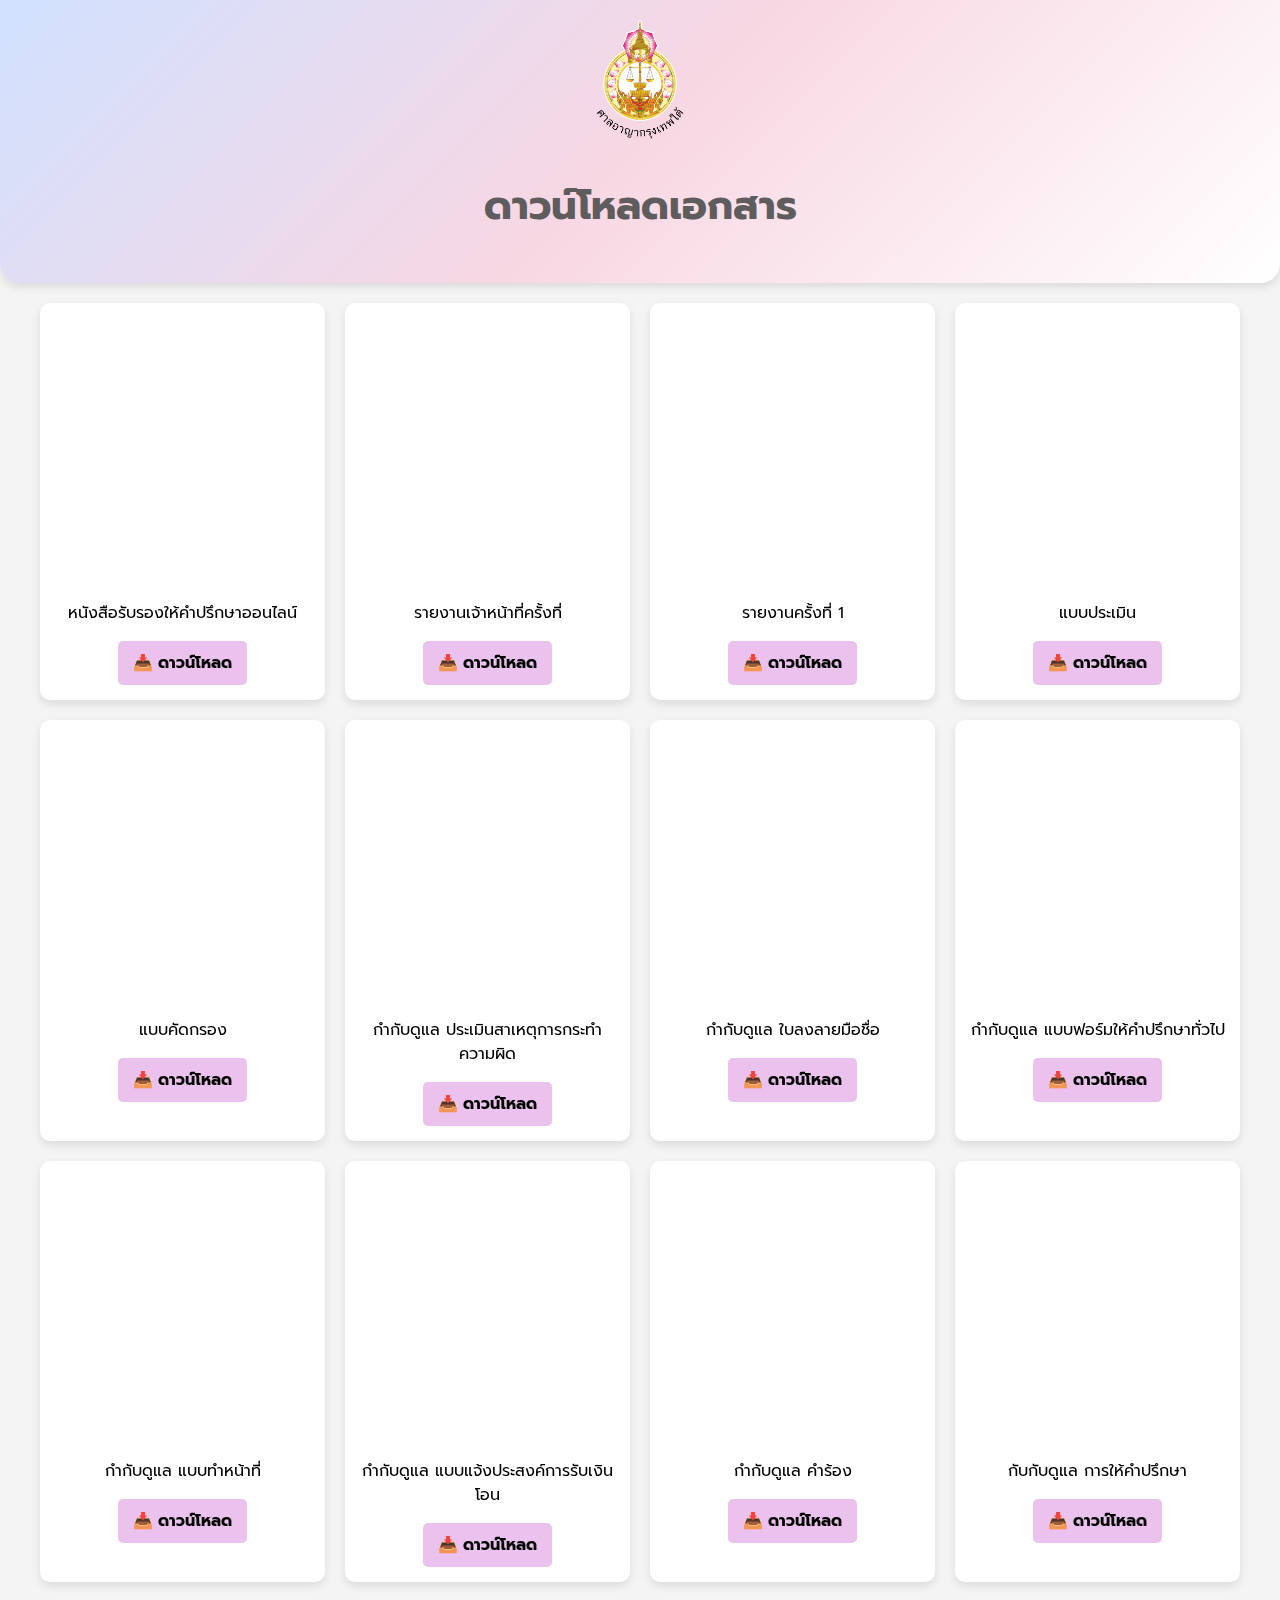
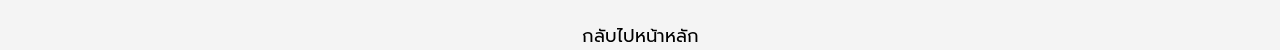
==== list.html @ fa677676 "Update list.html" ====
<!DOCTYPE html>
<html lang="th">
<head>
    <meta charset="UTF-8">
    <meta name="viewport" content="width=device-width, initial-scale=1.0">
    <title>ดาวน์โหลดเอกสาร</title>
    <link href="https://fonts.googleapis.com/css2?family=Prompt:wght@300;400&display=swap" rel="stylesheet">
    <style>
        body {
            font-family: 'Prompt', sans-serif;
            background-color: #f4f4f4;
            margin: 0;
            padding: 0;
            text-align: center;
        }

        header {
            background: linear-gradient(135deg, #d0e1ff, #f8d7e3, #ffffff);
            padding: 20px;
            color: rgb(94, 92, 92);
            font-size: 20px;
            border-bottom-left-radius: 20px;
            border-bottom-right-radius: 20px;
            box-shadow: 0 4px 10px rgba(0, 0, 0, 0.1);
        }

        .logo {
            height: 120px;
        }

        .home-link {
            color: rgb(0, 0, 0);
            text-decoration: none;
            font-size: 18px;
        }

        main {
            padding: 20px;
            max-width: 1200px;
            margin: auto;
        }

        .file-container {
            display: grid;
            grid-template-columns: repeat(4, 1fr);
            gap: 20px;
            justify-content: center;
        }

        .file-card {
            background: white;
            padding: 15px;
            border-radius: 10px;
            box-shadow: 0 4px 10px rgba(0, 0, 0, 0.1);
            text-align: center;
        }

        .file-preview {
            width: 100%;
            height: 250px;
            border: none;
            border-radius: 5px;
            margin-bottom: 10px;
        }

        .download-btn {
            display: inline-block;
            padding: 10px 15px;
            background-color: #EBC1EE;
            color: black;
            text-decoration: none;
            border-radius: 5px;
            font-size: 16px;
            font-weight: bold;
            transition: 0.3s;
        }

        .download-btn:hover {
            background-color: #E7709C;
        }

        footer {
            margin-top: 20px;
        }

        @media (max-width: 1024px) {
            .file-container {
                grid-template-columns: repeat(2, 1fr);
            }
        }

        @media (max-width: 600px) {
            .file-container {
                grid-template-columns: repeat(1, 1fr);
            }
        }
    </style>
</head>
<body>
    <header>
        <img src="images/sarn.png" alt="โลโก้ศาลอาญากรุงเทพใต้" class="logo">
        <h1>ดาวน์โหลดเอกสาร</h1>
    </header>

    <main>
        <div class="file-container">
            <!-- ไฟล์ PDF -->
            <div class="file-card">
                <iframe class="file-preview" src="https://drive.google.com/file/d/1fzO5d1hp-I6QXVooqDzarXdsPKeRr-Xx/preview"></iframe>
                <p>หนังสือรับรองให้คําปรึกษาออนไลน์</p>
                <a href="https://drive.google.com/uc?export=download&id=1fzO5d1hp-I6QXVooqDzarXdsPKeRr-Xx" class="download-btn">📥 ดาวน์โหลด</a>
            </div>
            <div class="file-card">
                <iframe class="file-preview" src="https://drive.google.com/file/d/1Ys42UcRo2dKxctqvIG3mp6Cbf9okNMeI/preview"></iframe>
                <p>รายงานเจ้าหน้าที่ครั้งที่</p>
                <a href="https://drive.google.com/uc?export=download&id=1Ys42UcRo2dKxctqvIG3mp6Cbf9okNMeI" class="download-btn">📥 ดาวน์โหลด</a>
            </div>
            <div class="file-card">
                <iframe class="file-preview" src="https://drive.google.com/file/d/1D25Napo34aFTtNbSwem8W4wDYBy8pq4b/preview"></iframe>
                <p>รายงานครั้งที่ 1</p>
                <a href="https://drive.google.com/uc?export=download&id=1D25Napo34aFTtNbSwem8W4wDYBy8pq4b" class="download-btn">📥 ดาวน์โหลด</a>
            </div>
            <div class="file-card">
                <iframe class="file-preview" src="https://drive.google.com/file/d/1Eusf0tMCc5irH8TdRi23pFkLYznfl-9q/preview"></iframe>
                <p>แบบประเมิน</p>
                <a href="https://drive.google.com/uc?export=download&id=1Eusf0tMCc5irH8TdRi23pFkLYznfl-9q" class="download-btn">📥 ดาวน์โหลด</a>
            </div>
           <div class="file-card">
            <iframe class="file-preview" src="https://drive.google.com/file/d/1QHVEflyWpQwIg_nzXnIWhfGIqpJOoRz_/preview"></iframe>
            <p>แบบคัดกรอง</p>
            <a href="https://drive.google.com/uc?export=download&id=1QHVEflyWpQwIg_nzXnIWhfGIqpJOoRz_" class="download-btn">📥 ดาวน์โหลด</a>
            </div>
            <div class="file-card">
                <iframe class="file-preview" src="https://drive.google.com/file/d/1_T-nmsQLboB23oscA-m84bE2URwXcA-W/preview"></iframe>
                <p>กํากับดูแล ประเมินสาเหตุการกระทําความผิด</p>
                <a href="https://drive.google.com/uc?export=download&id=1_T-nmsQLboB23oscA-m84bE2URwXcA-W" class="download-btn">📥 ดาวน์โหลด</a>
            </div>
            <div class="file-card">
                <iframe class="file-preview" src="https://drive.google.com/file/d/1RC2FoUbA-MKg9BBX4tzuxdf4xn-xvssp/preview"></iframe>
                <p>กํากับดูแล ใบลงลายมือชื่อ</p>
                <a href="https://drive.google.com/uc?export=download&id=1RC2FoUbA-MKg9BBX4tzuxdf4xn-xvssp" class="download-btn">📥 ดาวน์โหลด</a>
            </div>
            <div class="file-card">
                <iframe class="file-preview" src="https://drive.google.com/file/d/14Py-hiSyavCQlFCAqqIdyLbtPV0G6giU/preview"></iframe>
                <p>กํากับดูแล แบบฟอร์มให้คําปรึกษาทั่วไป</p>
                <a href="https://drive.google.com/uc?export=download&id=14Py-hiSyavCQlFCAqqIdyLbtPV0G6giU" class="download-btn">📥 ดาวน์โหลด</a>
            </div>
            <div class="file-card">
                <iframe class="file-preview" src="https://drive.google.com/file/d/1hcolHUk0_WKzsH_i_W1IN4yOR3ysk_HP/preview"></iframe>
                <p>กํากับดูแล แบบทําหน้าที่</p>
                <a href="https://drive.google.com/uc?export=download&id=1hcolHUk0_WKzsH_i_W1IN4yOR3ysk_HP" class="download-btn">📥 ดาวน์โหลด</a>
            </div>
            <div class="file-card">
                <iframe class="file-preview" src="https://drive.google.com/file/d/1J9diCRaGkoWtoAW-CiGexhGPS_iW8-Vm/preview"></iframe>
                <p>กํากับดูแล แบบแจ้งประสงค์การรับเงินโอน</p>
                <a href="https://drive.google.com/uc?export=download&id=1J9diCRaGkoWtoAW-CiGexhGPS_iW8-Vm" class="download-btn">📥 ดาวน์โหลด</a>
            </div>
            <div class="file-card">
                <iframe class="file-preview" src="https://drive.google.com/file/d/113RrmXRv8Doh55tn7trn_1Yp-ZFoY6zK/preview"></iframe>
                <p>กํากับดูแล คําร้อง</p>
                <a href="https://drive.google.com/uc?export=download&id=113RrmXRv8Doh55tn7trn_1Yp-ZFoY6zK" class="download-btn">📥 ดาวน์โหลด</a>
            </div>
            <div class="file-card">
                <iframe class="file-preview" src="https://drive.google.com/file/d/10H1ax6VNJ-IRJFfNdNLI4ExhHqgA87bD/preview"></iframe>
                <p>กับกับดูแล การให้คําปรึกษา</p>
                <a href="https://drive.google.com/uc?export=download&id=10H1ax6VNJ-IRJFfNdNLI4ExhHqgA87bD" class="download-btn">📥 ดาวน์โหลด</a>
            </div>
        </div>
    </main>

    <footer>
        <a href="index.html" class="home-link">กลับไปหน้าหลัก</a>
    </footer>
</body>
</html>
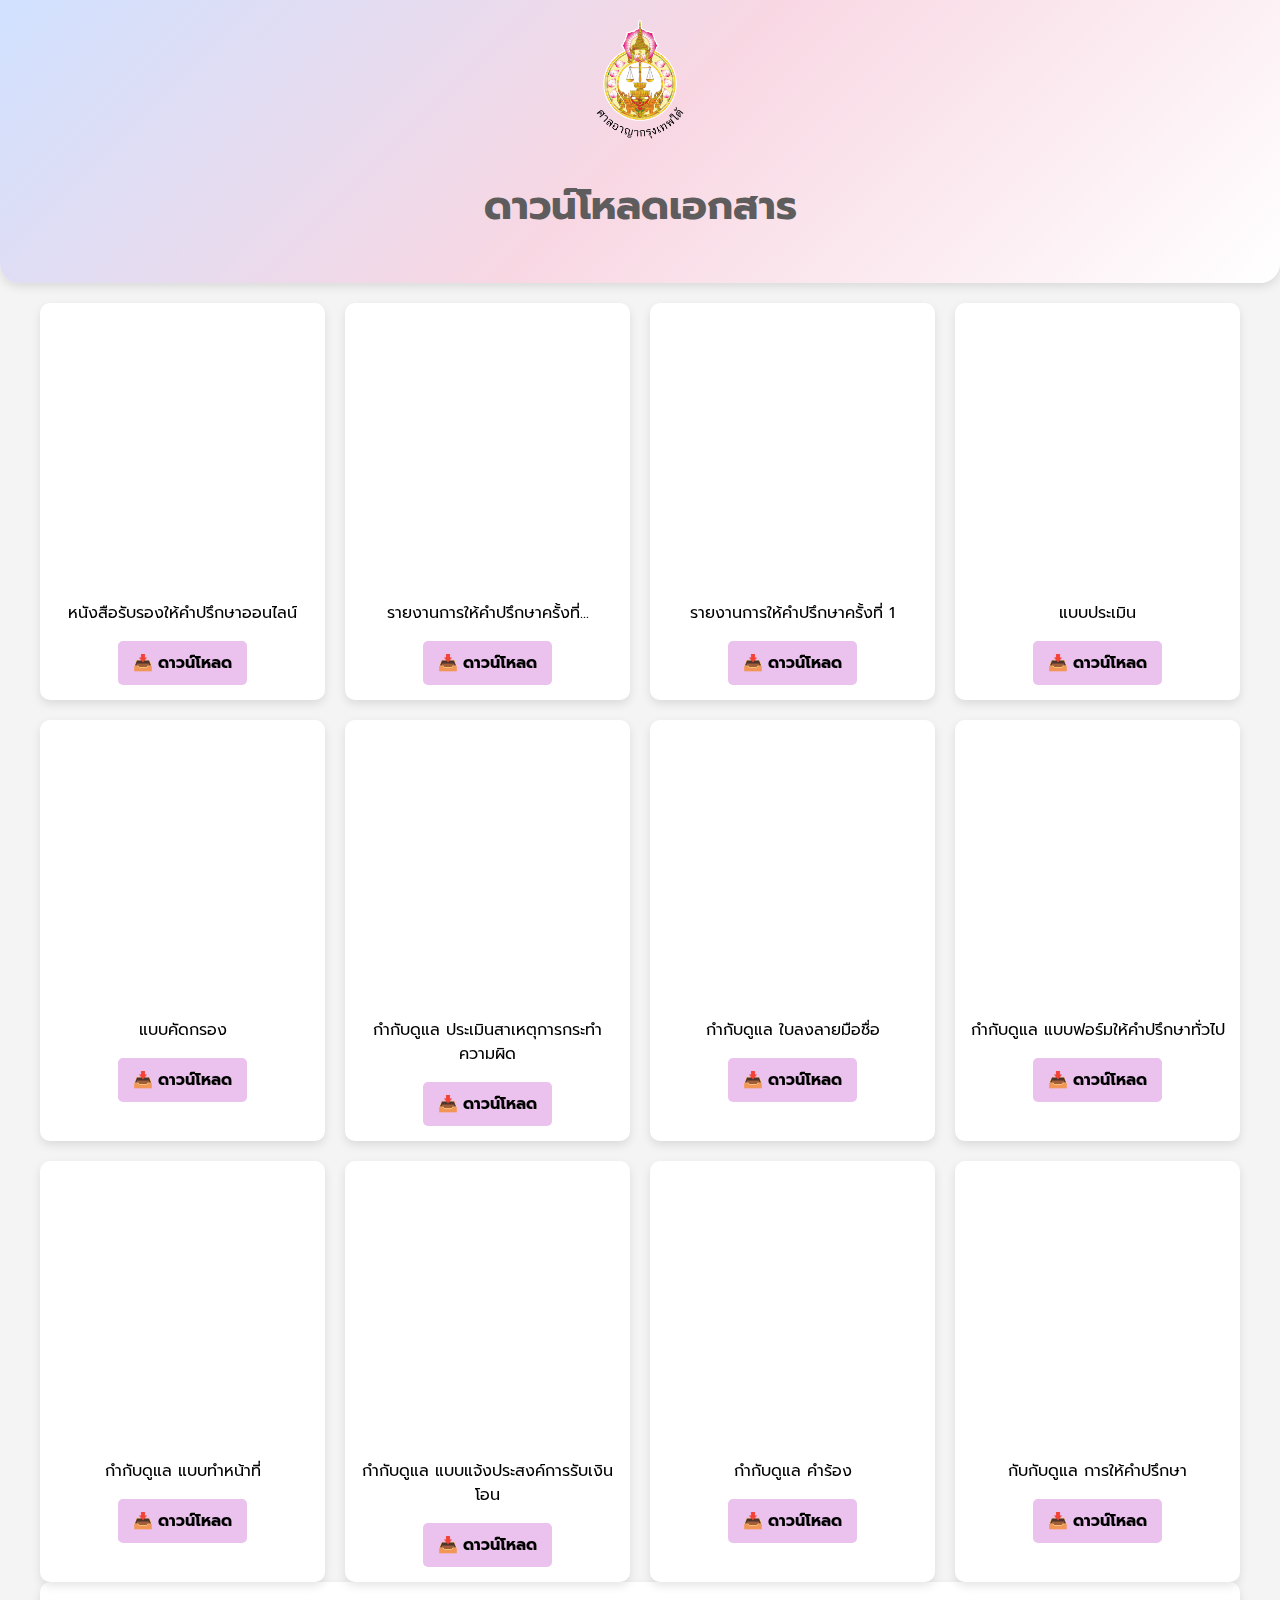
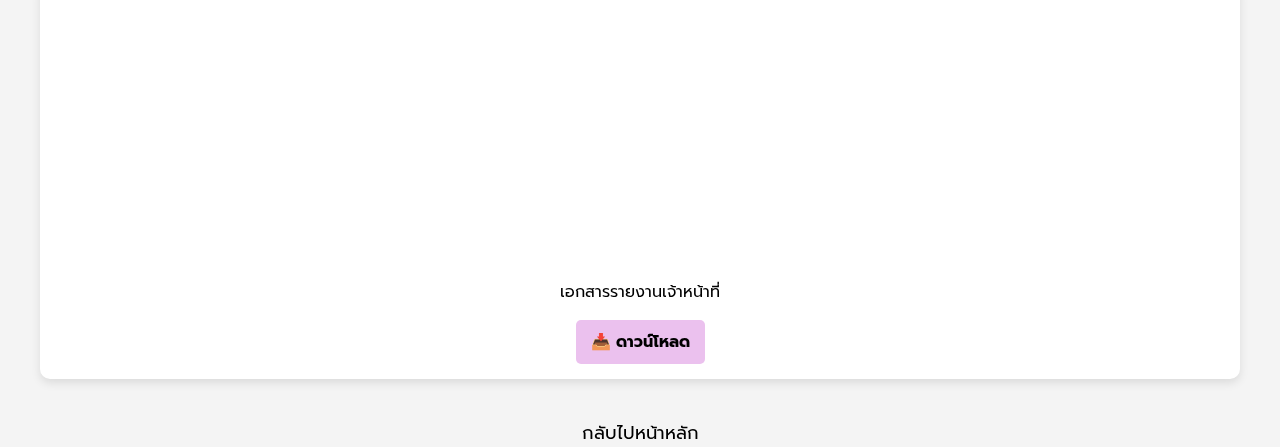
==== commit 2601b502: "Update list.html" ====
--- a/list.html
+++ b/list.html
@@ -112,12 +112,12 @@
             </div>
             <div class="file-card">
                 <iframe class="file-preview" src="https://drive.google.com/file/d/1Ys42UcRo2dKxctqvIG3mp6Cbf9okNMeI/preview"></iframe>
-                <p>รายงานเจ้าหน้าที่ครั้งที่</p>
+                <p>รายงานการให้คำปรึกษาครั้งที่...</p>
                 <a href="https://drive.google.com/uc?export=download&id=1Ys42UcRo2dKxctqvIG3mp6Cbf9okNMeI" class="download-btn">📥 ดาวน์โหลด</a>
             </div>
             <div class="file-card">
                 <iframe class="file-preview" src="https://drive.google.com/file/d/1D25Napo34aFTtNbSwem8W4wDYBy8pq4b/preview"></iframe>
-                <p>รายงานครั้งที่ 1</p>
+                <p>รายงานการให้คำปรึกษาครั้งที่ 1</p>
                 <a href="https://drive.google.com/uc?export=download&id=1D25Napo34aFTtNbSwem8W4wDYBy8pq4b" class="download-btn">📥 ดาวน์โหลด</a>
             </div>
             <div class="file-card">
@@ -166,6 +166,11 @@
                 <a href="https://drive.google.com/uc?export=download&id=10H1ax6VNJ-IRJFfNdNLI4ExhHqgA87bD" class="download-btn">📥 ดาวน์โหลด</a>
             </div>
         </div>
+        <div class="file-card">
+    <iframe class="file-preview" src="https://drive.google.com/file/d/1MQf1xT7_iX-7veLz0-27mwZLaJEOzoq3/preview"></iframe>
+    <p>เอกสารรายงานเจ้าหน้าที่</p>
+    <a href="https://drive.google.com/uc?export=download&id=1MQf1xT7_iX-7veLz0-27mwZLaJEOzoq3" class="download-btn">📥 ดาวน์โหลด</a>
+</div>
     </main>
 
     <footer>
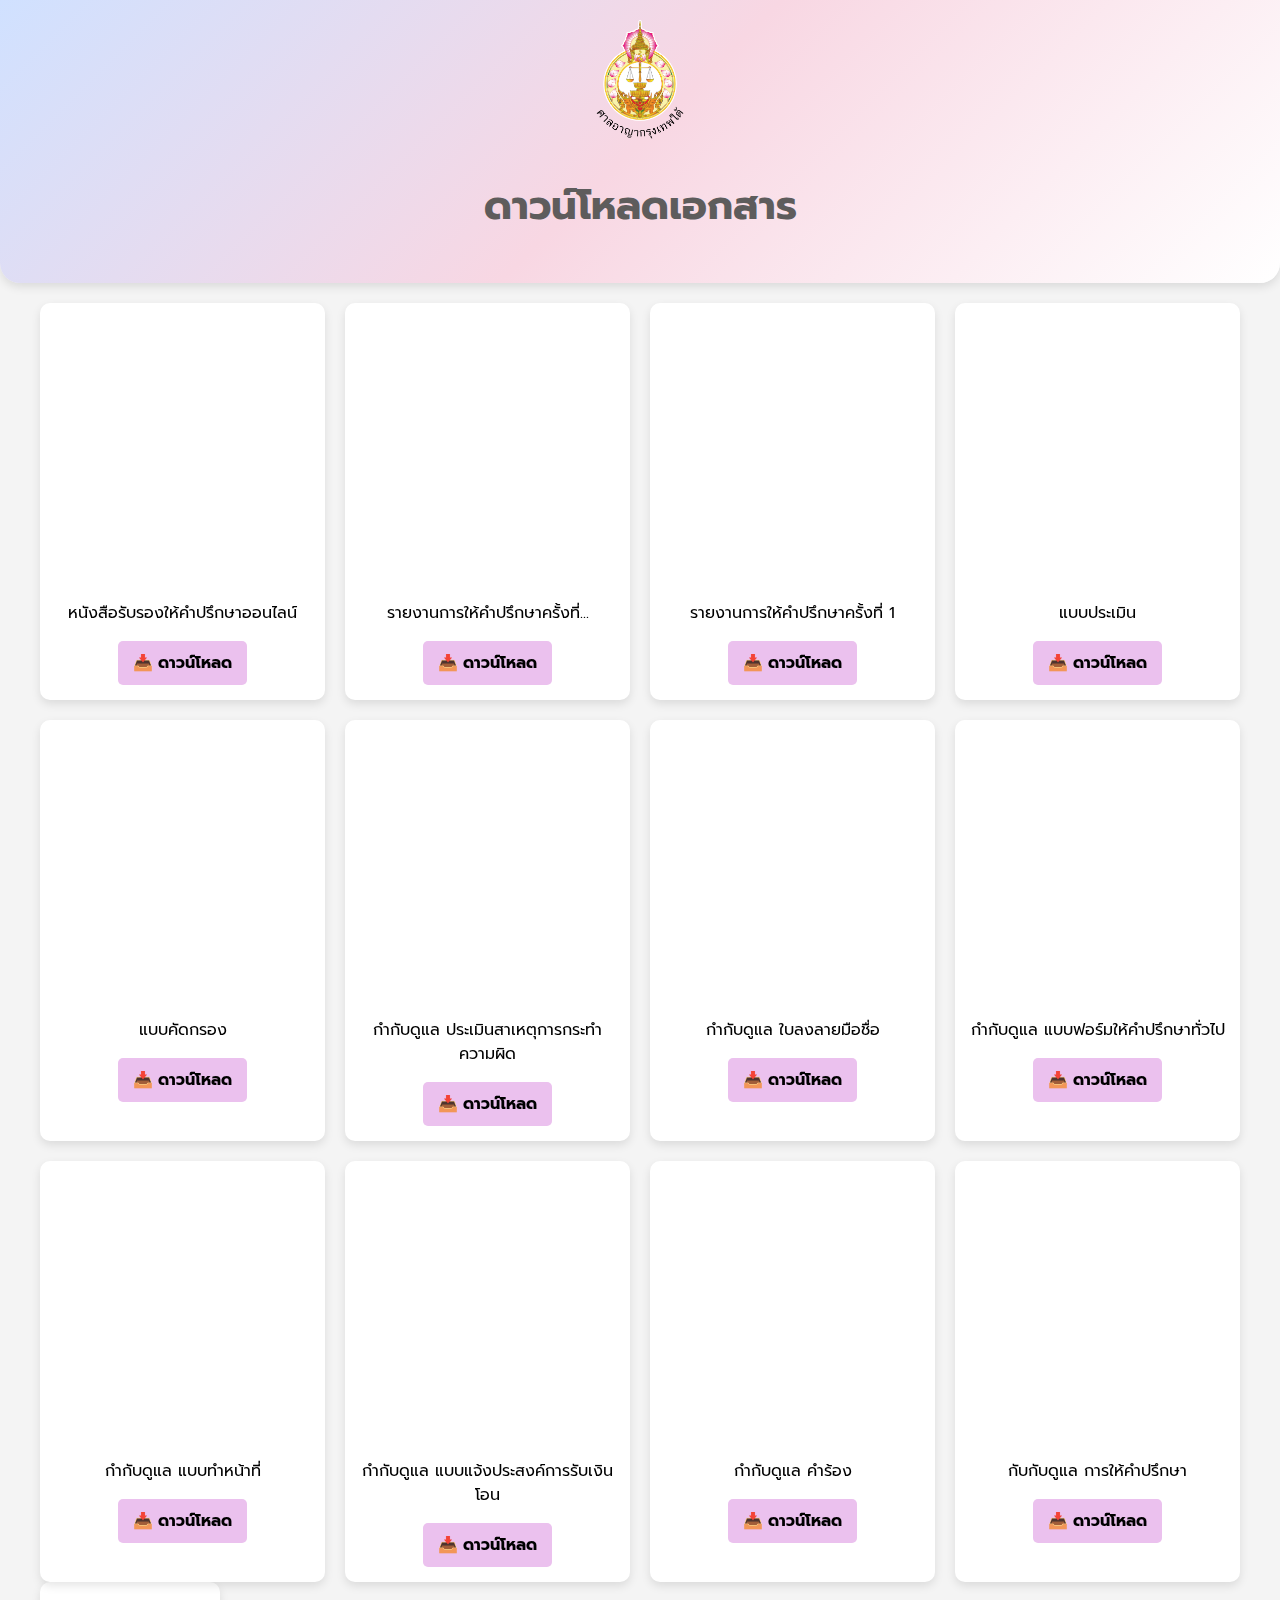
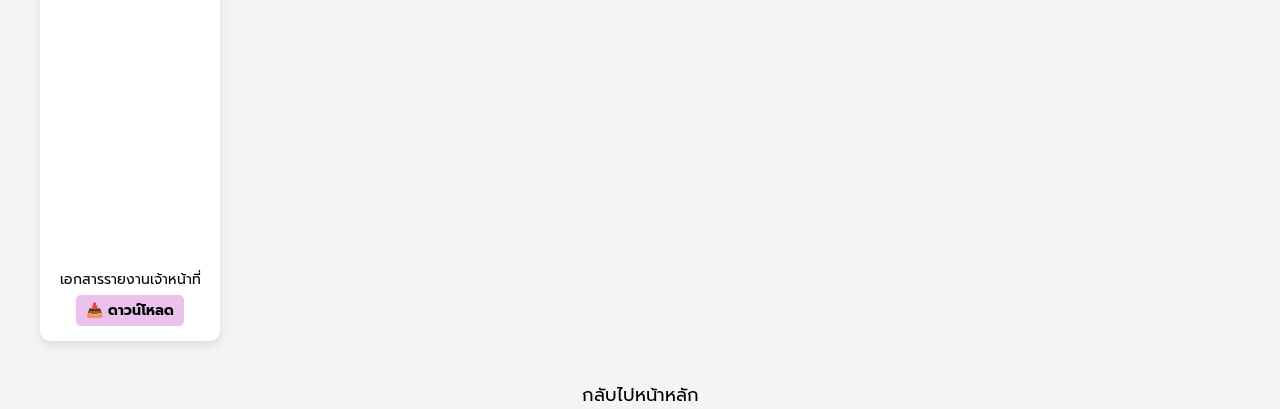
==== commit 7f2742ba: "Update list.html" ====
--- a/list.html
+++ b/list.html
@@ -166,11 +166,12 @@
                 <a href="https://drive.google.com/uc?export=download&id=10H1ax6VNJ-IRJFfNdNLI4ExhHqgA87bD" class="download-btn">📥 ดาวน์โหลด</a>
             </div>
         </div>
-        <div class="file-card">
-    <iframe class="file-preview" src="https://drive.google.com/file/d/1MQf1xT7_iX-7veLz0-27mwZLaJEOzoq3/preview"></iframe>
-    <p>เอกสารรายงานเจ้าหน้าที่</p>
-    <a href="https://drive.google.com/uc?export=download&id=1MQf1xT7_iX-7veLz0-27mwZLaJEOzoq3" class="download-btn">📥 ดาวน์โหลด</a>
+        <div class="file-card" style="width: 150px; text-align: center;">
+    <iframe class="file-preview" src="https://drive.google.com/file/d/1MQf1xT7_iX-7veLz0-27mwZLaJEOzoq3/preview" width="250" height="150"></iframe>
+    <p style="font-size: 14px; margin: 5px 0;">เอกสารรายงานเจ้าหน้าที่</p>
+    <a href="https://drive.google.com/uc?export=download&id=1MQf1xT7_iX-7veLz0-27mwZLaJEOzoq3" class="download-btn" style="font-size: 14px; padding: 5px 10px;">📥 ดาวน์โหลด</a>
 </div>
+
     </main>
 
     <footer>
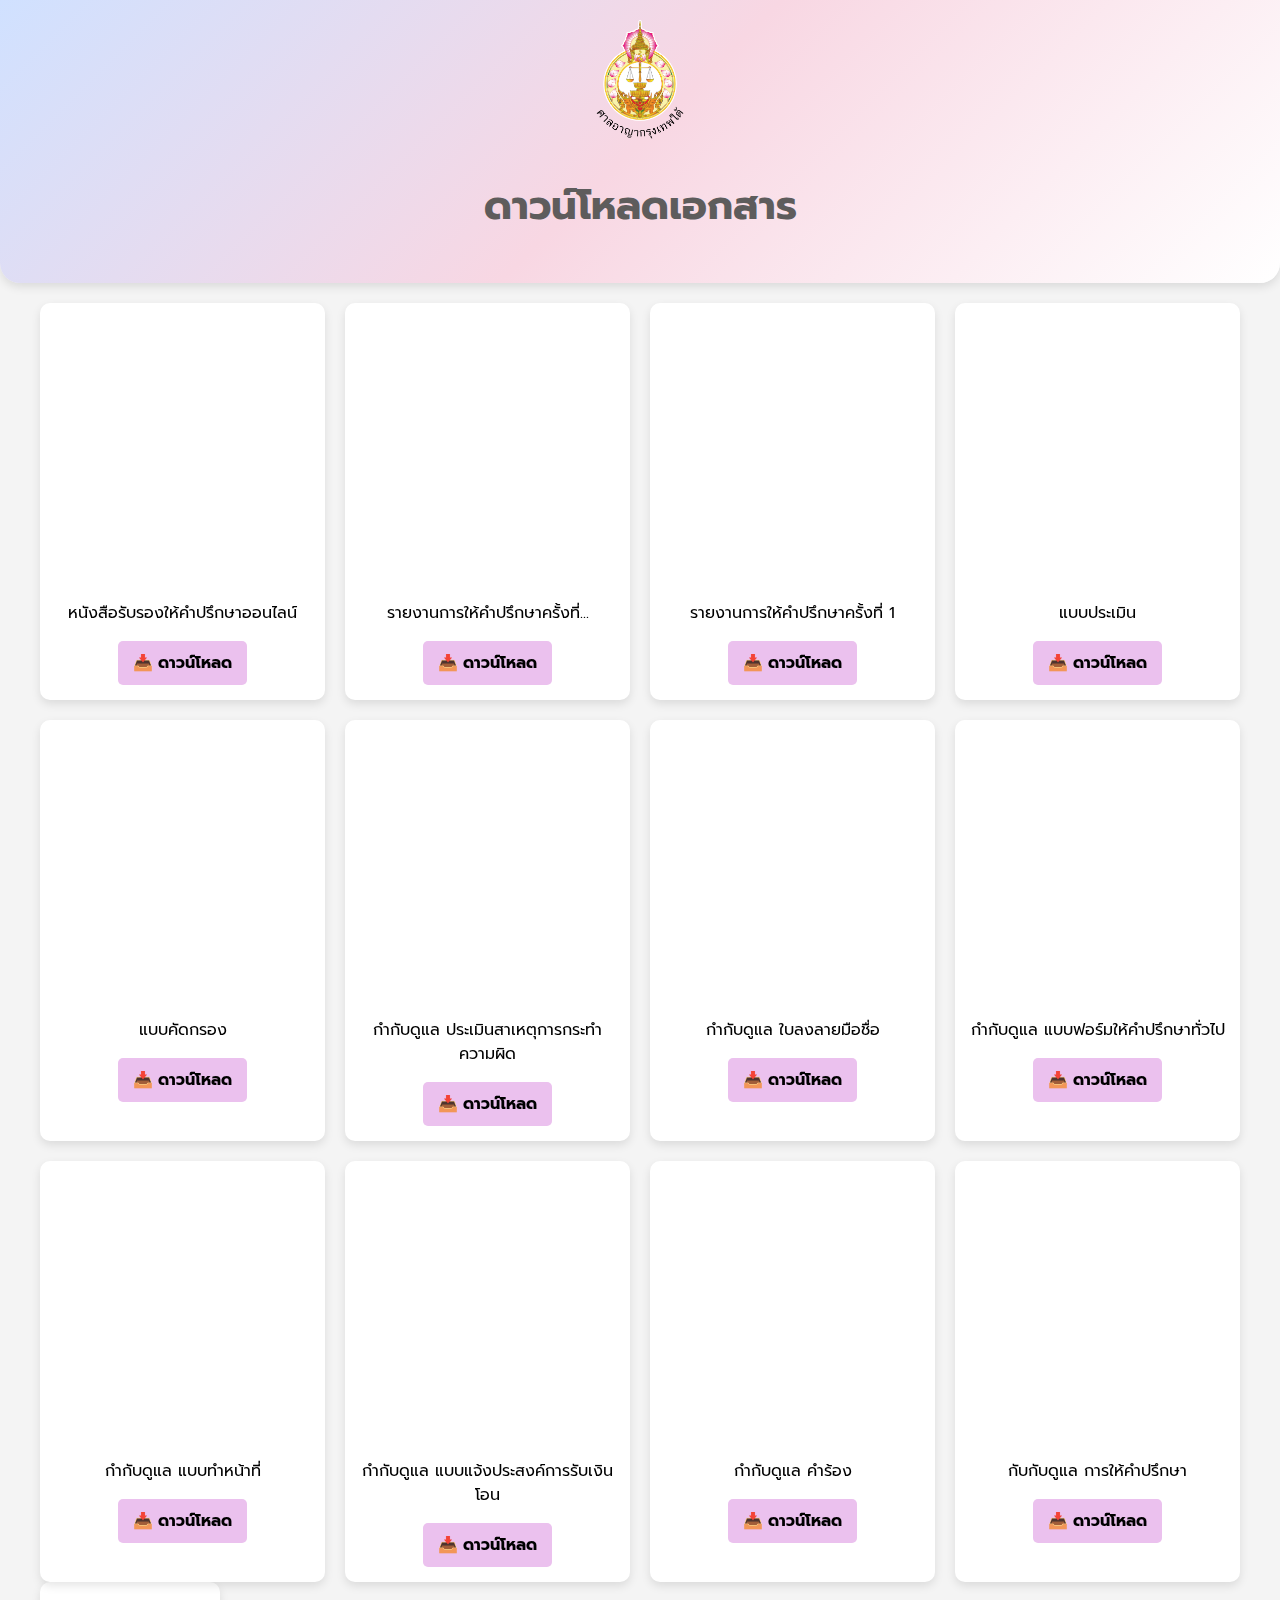
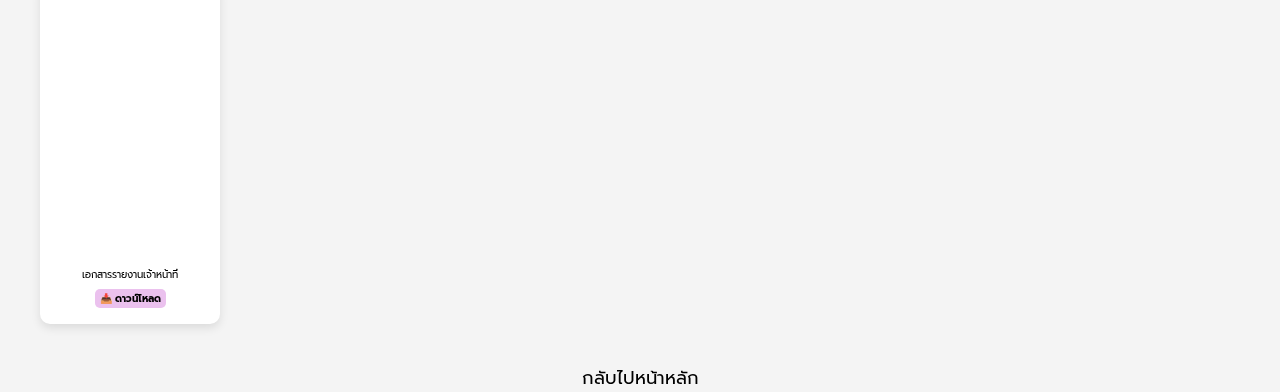
==== commit e08d853b: "Update list.html" ====
--- a/list.html
+++ b/list.html
@@ -166,11 +166,12 @@
                 <a href="https://drive.google.com/uc?export=download&id=10H1ax6VNJ-IRJFfNdNLI4ExhHqgA87bD" class="download-btn">📥 ดาวน์โหลด</a>
             </div>
         </div>
-        <div class="file-card" style="width: 150px; text-align: center;">
-    <iframe class="file-preview" src="https://drive.google.com/file/d/1MQf1xT7_iX-7veLz0-27mwZLaJEOzoq3/preview" width="250" height="150"></iframe>
-    <p style="font-size: 14px; margin: 5px 0;">เอกสารรายงานเจ้าหน้าที่</p>
-    <a href="https://drive.google.com/uc?export=download&id=1MQf1xT7_iX-7veLz0-27mwZLaJEOzoq3" class="download-btn" style="font-size: 14px; padding: 5px 10px;">📥 ดาวน์โหลด</a>
+      <div class="file-card" style="width: 150px; text-align: center;">
+    <iframe class="file-preview" src="https://drive.google.com/file/d/1MQf1xT7_iX-7veLz0-27mwZLaJEOzoq3/preview" width="120" height="70" style="border: none;"></iframe>
+    <p style="font-size: 10px; margin: 3px 0;">เอกสารรายงานเจ้าหน้าที่</p>
+    <a href="https://drive.google.com/uc?export=download&id=1MQf1xT7_iX-7veLz0-27mwZLaJEOzoq3" class="download-btn" style="font-size: 10px; padding: 2px 5px;">📥 ดาวน์โหลด</a>
 </div>
+
 
     </main>
 
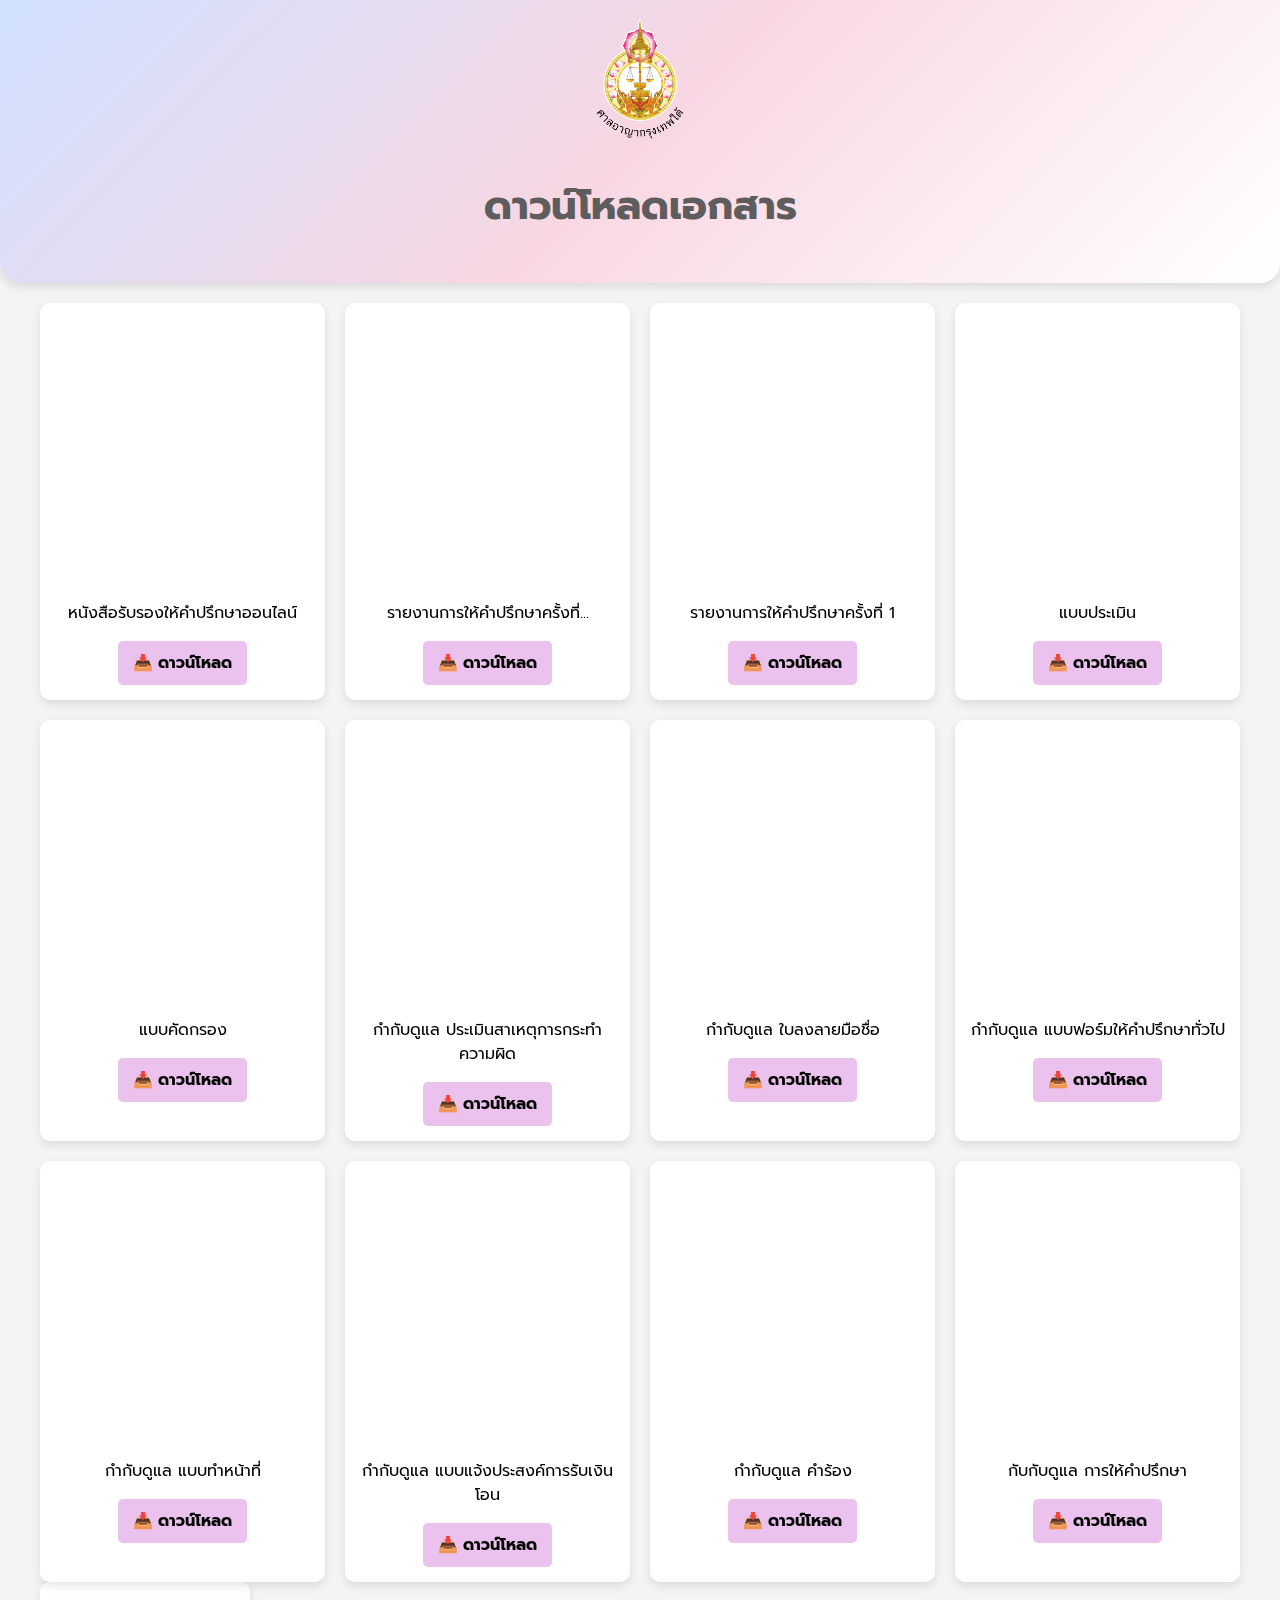
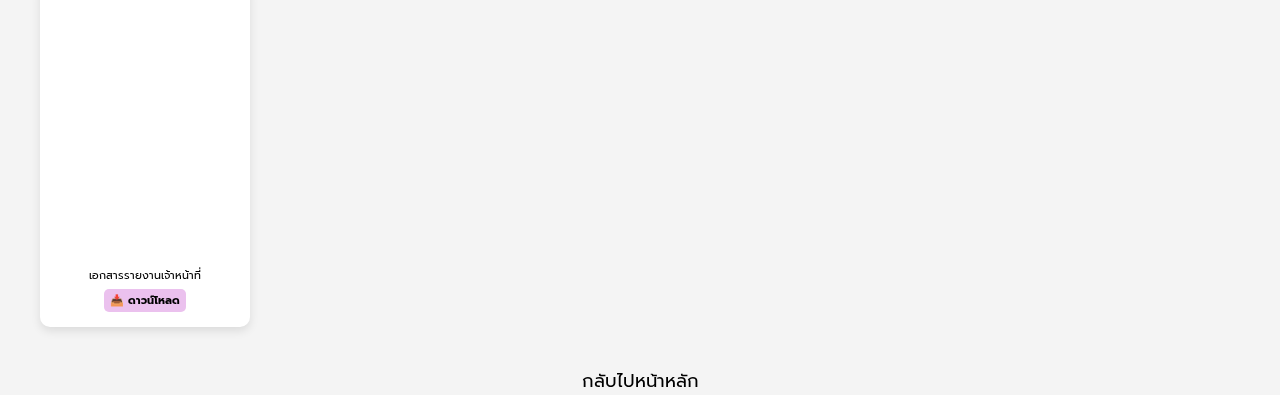
==== commit a62550fb: "Update list.html" ====
--- a/list.html
+++ b/list.html
@@ -166,11 +166,12 @@
                 <a href="https://drive.google.com/uc?export=download&id=10H1ax6VNJ-IRJFfNdNLI4ExhHqgA87bD" class="download-btn">📥 ดาวน์โหลด</a>
             </div>
         </div>
-      <div class="file-card" style="width: 150px; text-align: center;">
-    <iframe class="file-preview" src="https://drive.google.com/file/d/1MQf1xT7_iX-7veLz0-27mwZLaJEOzoq3/preview" width="120" height="70" style="border: none;"></iframe>
-    <p style="font-size: 10px; margin: 3px 0;">เอกสารรายงานเจ้าหน้าที่</p>
-    <a href="https://drive.google.com/uc?export=download&id=1MQf1xT7_iX-7veLz0-27mwZLaJEOzoq3" class="download-btn" style="font-size: 10px; padding: 2px 5px;">📥 ดาวน์โหลด</a>
+     <div class="file-card" style="width: 180px; text-align: center;">
+    <iframe class="file-preview" src="https://drive.google.com/file/d/1MQf1xT7_iX-7veLz0-27mwZLaJEOzoq3/preview" width="160" height="90" style="border: none;"></iframe>
+    <p style="font-size: 11px; margin: 3px 0;">เอกสารรายงานเจ้าหน้าที่</p>
+    <a href="https://drive.google.com/uc?export=download&id=1MQf1xT7_iX-7veLz0-27mwZLaJEOzoq3" class="download-btn" style="font-size: 11px; padding: 3px 6px;">📥 ดาวน์โหลด</a>
 </div>
+
 
 
     </main>
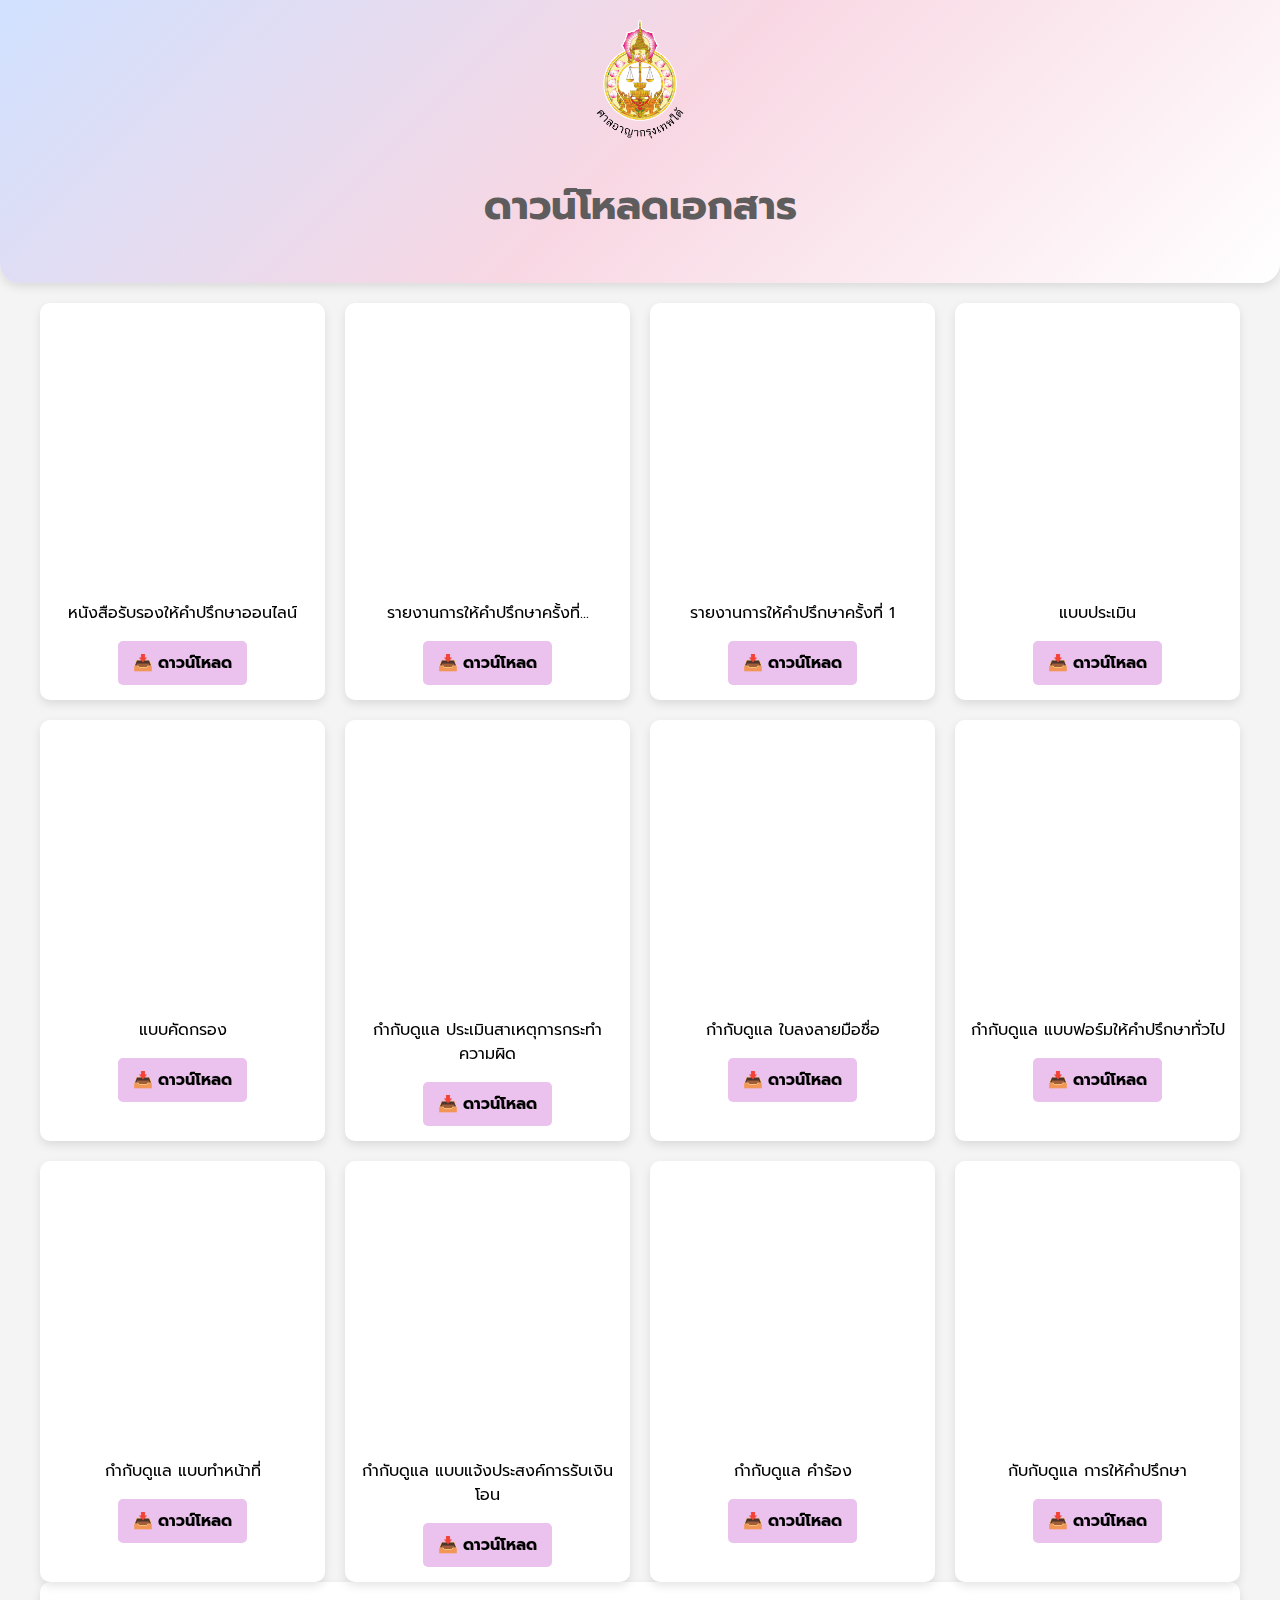
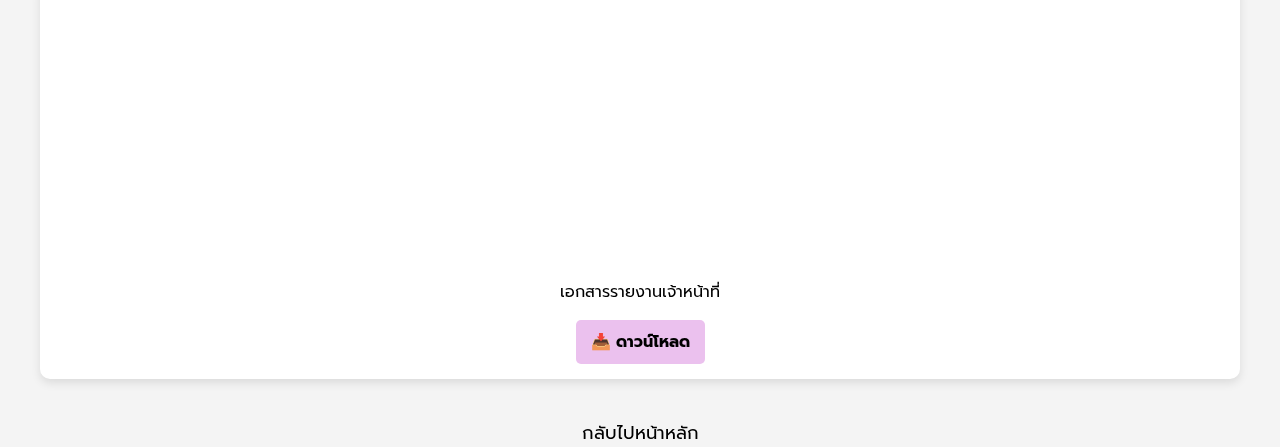
==== commit c3faec47: "Update list.html" ====
--- a/list.html
+++ b/list.html
@@ -166,11 +166,12 @@
                 <a href="https://drive.google.com/uc?export=download&id=10H1ax6VNJ-IRJFfNdNLI4ExhHqgA87bD" class="download-btn">📥 ดาวน์โหลด</a>
             </div>
         </div>
-     <div class="file-card" style="width: 180px; text-align: center;">
-    <iframe class="file-preview" src="https://drive.google.com/file/d/1MQf1xT7_iX-7veLz0-27mwZLaJEOzoq3/preview" width="160" height="90" style="border: none;"></iframe>
-    <p style="font-size: 11px; margin: 3px 0;">เอกสารรายงานเจ้าหน้าที่</p>
-    <a href="https://drive.google.com/uc?export=download&id=1MQf1xT7_iX-7veLz0-27mwZLaJEOzoq3" class="download-btn" style="font-size: 11px; padding: 3px 6px;">📥 ดาวน์โหลด</a>
+     <div class="file-card">
+    <iframe class="file-preview" src="https://drive.google.com/file/d/1uubPxYdXzOUPC5ZZ_RmzGtL1BIiqR405/preview"></iframe>
+    <p>เอกสารรายงานเจ้าหน้าที่</p>
+    <a href="https://drive.google.com/uc?export=download&id=1uubPxYdXzOUPC5ZZ_RmzGtL1BIiqR405" class="download-btn">📥 ดาวน์โหลด</a>
 </div>
+
 
 
 
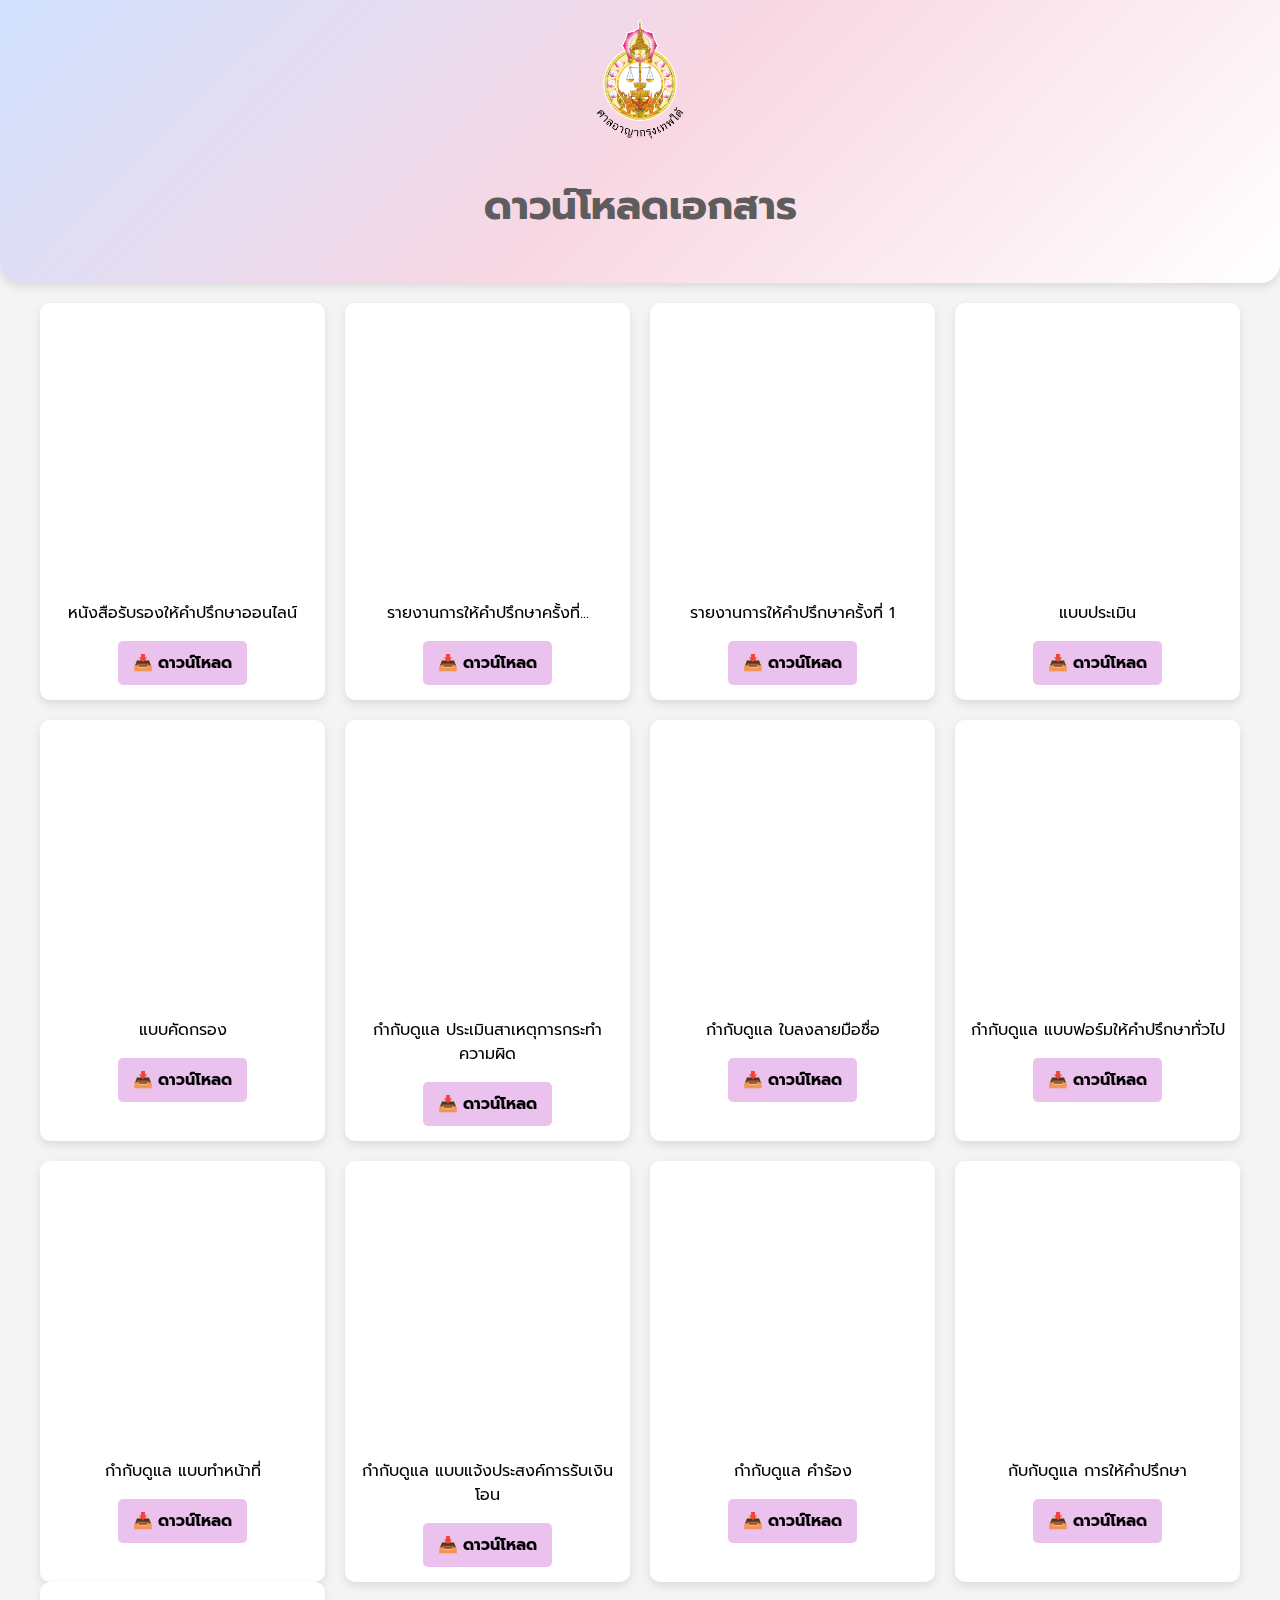
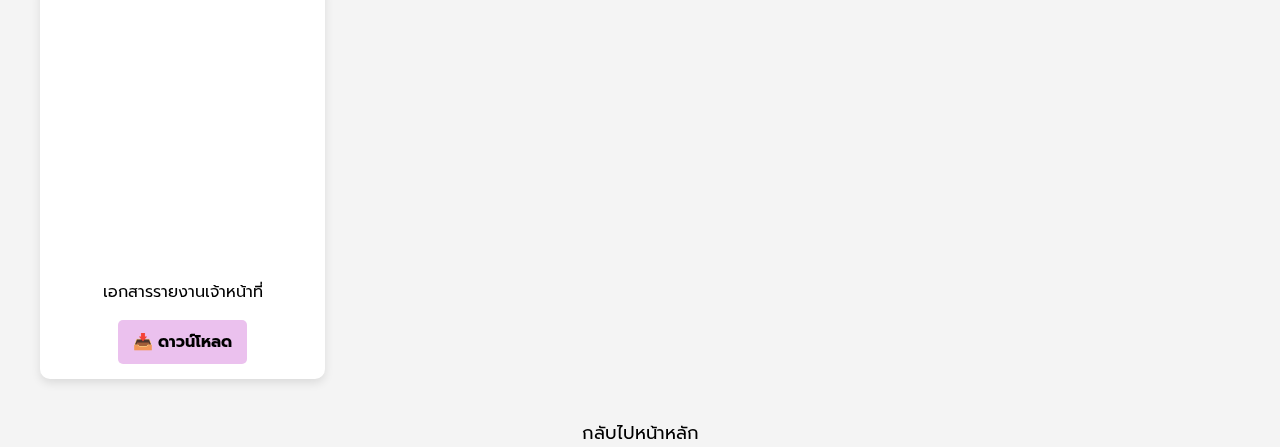
==== commit 9b5b18cc: "Update list.html" ====
--- a/list.html
+++ b/list.html
@@ -166,11 +166,15 @@
                 <a href="https://drive.google.com/uc?export=download&id=10H1ax6VNJ-IRJFfNdNLI4ExhHqgA87bD" class="download-btn">📥 ดาวน์โหลด</a>
             </div>
         </div>
-     <div class="file-card">
-    <iframe class="file-preview" src="https://drive.google.com/file/d/1uubPxYdXzOUPC5ZZ_RmzGtL1BIiqR405/preview"></iframe>
-    <p>เอกสารรายงานเจ้าหน้าที่</p>
-    <a href="https://drive.google.com/uc?export=download&id=1uubPxYdXzOUPC5ZZ_RmzGtL1BIiqR405" class="download-btn">📥 ดาวน์โหลด</a>
+    <div class="file-container">
+    <div class="file-card">
+        <iframe class="file-preview" src="https://drive.google.com/file/d/1uubPxYdXzOUPC5ZZ_RmzGtL1BIiqR405/preview"></iframe>
+        <p>เอกสารรายงานเจ้าหน้าที่</p>
+        <a href="https://drive.google.com/uc?export=download&id=1uubPxYdXzOUPC5ZZ_RmzGtL1BIiqR405" class="download-btn">📥 ดาวน์โหลด</a>
+    </div>
 </div>
+
+
 
 
 
